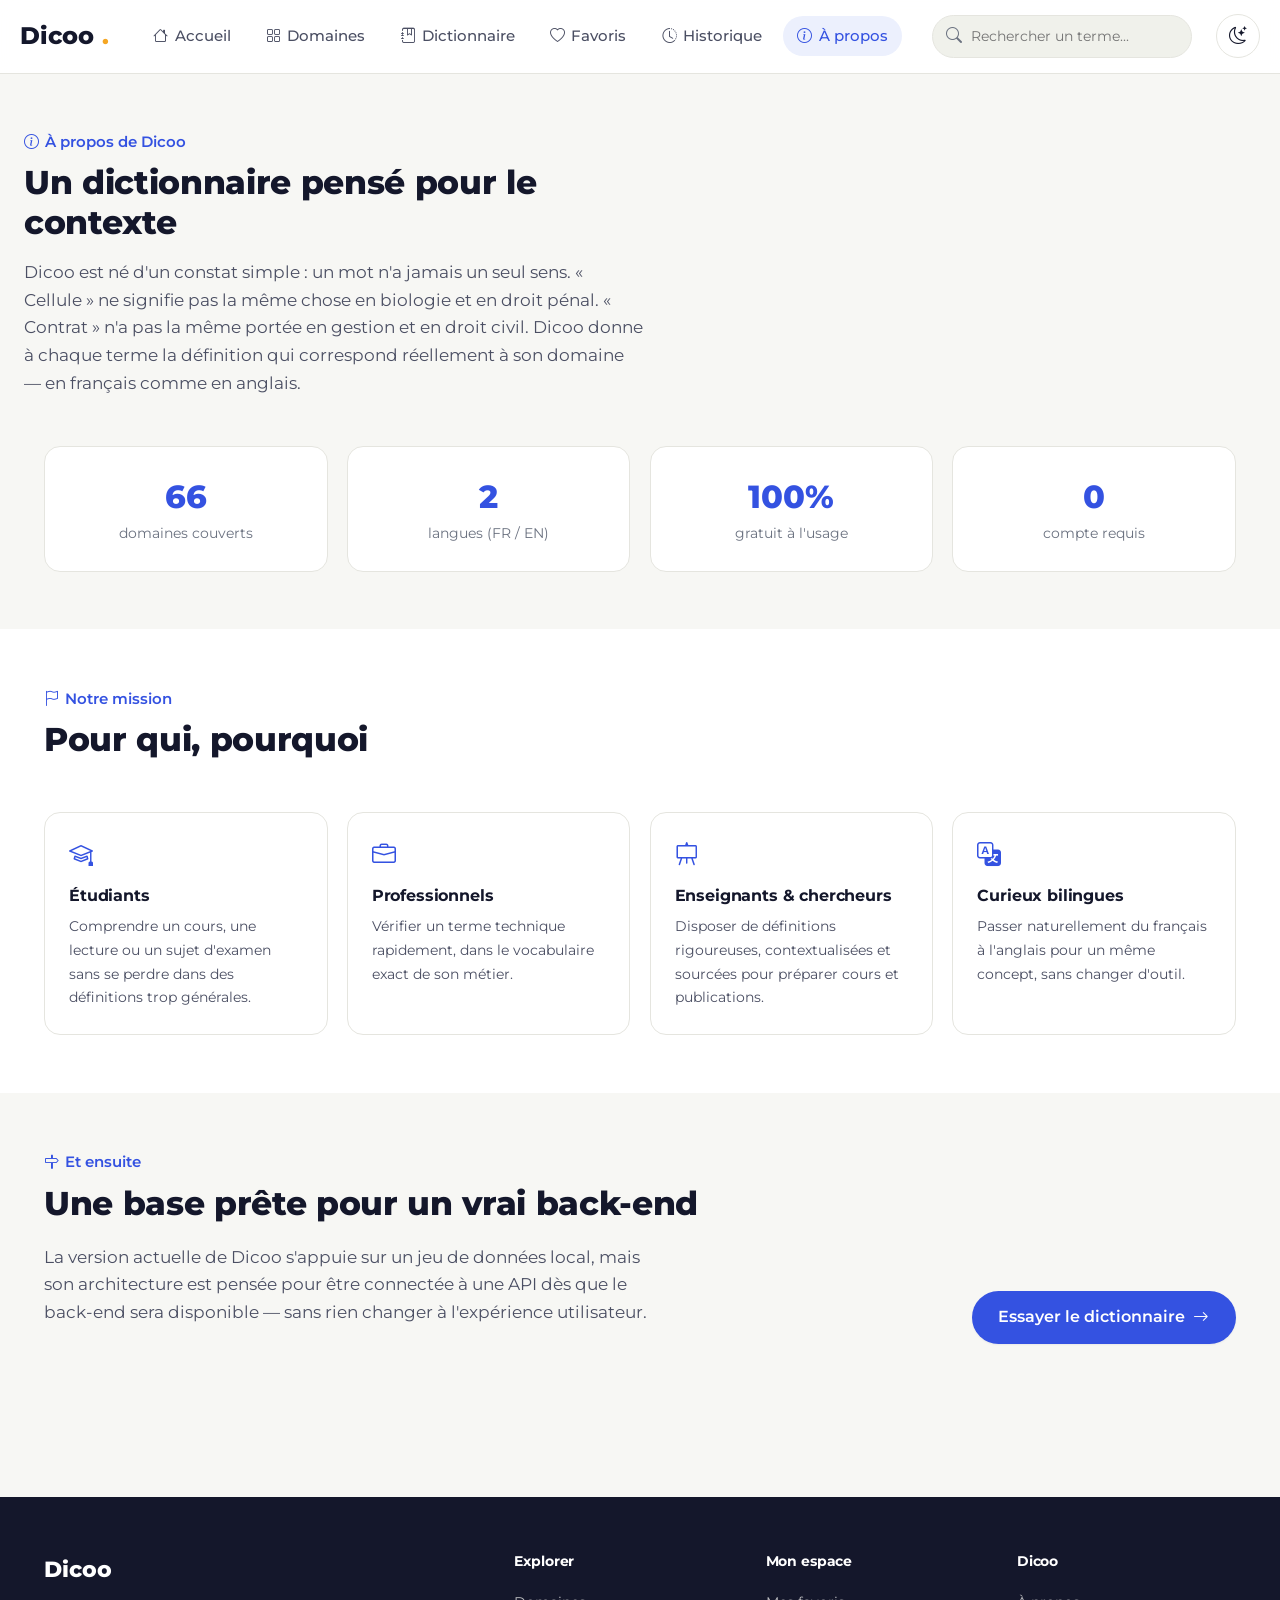
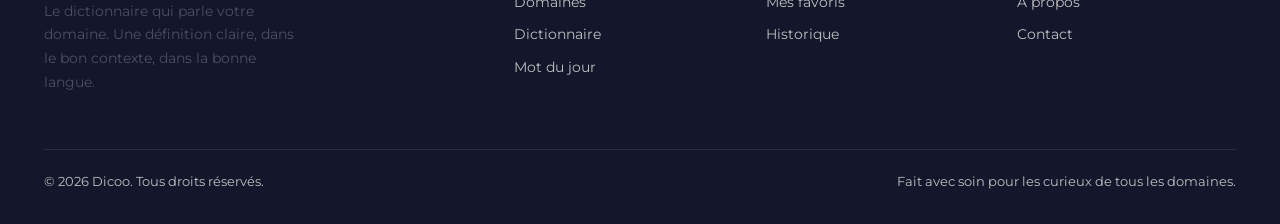
==== a-propos.html @ abe96f1b "Début" ====
<!DOCTYPE html>
<html lang="fr">
<head>
<meta charset="UTF-8">
<meta name="viewport" content="width=device-width, initial-scale=1.0">
<title>À propos — Dicoo</title>
<meta name="description" content="Découvrez la mission de Dicoo, le dictionnaire multidomaine et bilingue pensé pour donner du contexte à chaque mot.">
<link rel="icon" href="data:image/svg+xml,<svg xmlns=%22http://www.w3.org/2000/svg%22 viewBox=%220 0 100 100%22><text y=%22.9em%22 font-size=%2290%22>📘</text></svg>">

<link rel="preconnect" href="https://fonts.googleapis.com">
<link rel="preconnect" href="https://fonts.gstatic.com" crossorigin>
<link href="https://fonts.googleapis.com/css2?family=Montserrat:wght@400;500;600;700;800&display=swap" rel="stylesheet">

<link href="https://cdn.jsdelivr.net/npm/bootstrap@5.3.3/dist/css/bootstrap.min.css" rel="stylesheet">
<link href="https://cdn.jsdelivr.net/npm/bootstrap-icons@1.11.3/font/bootstrap-icons.min.css" rel="stylesheet">

<link rel="stylesheet" href="css/style.css">
<link rel="stylesheet" href="css/responsive.css">
<link rel="stylesheet" href="css/animations.css">
</head>
<body data-page="a-propos">
<header class="site-header">
  <div class="container-dicoo site-header__bar">
    <a href="index.html" class="brand"><span>Dicoo</span><span class="brand__dot">.</span></a>

    <nav class="main-nav" aria-label="Navigation principale">
      <a href="index.html" class="" data-nav-link><i class="bi bi-house"></i> Accueil</a>
<a href="domaines.html" class="" data-nav-link><i class="bi bi-grid"></i> Domaines</a>
<a href="dictionnaire.html" class="" data-nav-link><i class="bi bi-journal-bookmark"></i> Dictionnaire</a>
<a href="favoris.html" class="" data-nav-link><i class="bi bi-heart"></i> Favoris <span class="nav-badge d-none" data-favorites-badge>0</span></a>
<a href="historique.html" class="" data-nav-link><i class="bi bi-clock-history"></i> Historique <span class="nav-badge d-none" data-history-badge>0</span></a>
<a href="a-propos.html" class="is-active" data-nav-link aria-current="page"><i class="bi bi-info-circle"></i> À propos</a>

    </nav>

    <div class="header-search">
      <i class="bi bi-search header-search__icon" aria-hidden="true"></i>
      <input type="search" placeholder="Rechercher un terme..." aria-label="Rechercher un terme" data-header-search-input autocomplete="off">
      <div class="suggestions-panel" data-header-search-results role="listbox"></div>
    </div>

    <div class="header-actions">
      <button type="button" class="icon-btn" data-theme-toggle aria-label="Activer le mode sombre">
        <i class="bi bi-moon-stars" aria-hidden="true"></i>
      </button>
      <button type="button" class="menu-toggle" data-menu-toggle aria-label="Ouvrir le menu" aria-expanded="false" aria-controls="mobileMenu">
        <i class="bi bi-list" aria-hidden="true"></i>
      </button>
    </div>
  </div>
</header>

<div class="mobile-menu" id="mobileMenu" data-mobile-menu>
  <div class="mobile-menu__top">
    <a href="index.html" class="brand"><span>Dicoo</span><span class="brand__dot">.</span></a>
    <button type="button" class="icon-btn" data-menu-toggle aria-label="Fermer le menu"><i class="bi bi-x-lg"></i></button>
  </div>
  <nav aria-label="Navigation mobile">
    <a href="index.html" class="" data-nav-link><i class="bi bi-house"></i> Accueil</a>
<a href="domaines.html" class="" data-nav-link><i class="bi bi-grid"></i> Domaines</a>
<a href="dictionnaire.html" class="" data-nav-link><i class="bi bi-journal-bookmark"></i> Dictionnaire</a>
<a href="favoris.html" class="" data-nav-link><i class="bi bi-heart"></i> Favoris <span class="nav-badge d-none" data-favorites-badge>0</span></a>
<a href="historique.html" class="" data-nav-link><i class="bi bi-clock-history"></i> Historique <span class="nav-badge d-none" data-history-badge>0</span></a>
<a href="a-propos.html" class="is-active" data-nav-link aria-current="page"><i class="bi bi-info-circle"></i> À propos</a>

  </nav>
</div>

<main>
  <section class="about-hero page-header">
    <div class="container-dicoo">
      <span class="section-eyebrow"><i class="bi bi-info-circle"></i> À propos de Dicoo</span>
      <h1 class="section-title mb-3">Un dictionnaire pensé pour le contexte</h1>
      <p class="section-lede">Dicoo est né d'un constat simple : un mot n'a jamais un seul sens. « Cellule » ne signifie pas la même chose en biologie et en droit pénal. « Contrat » n'a pas la même portée en gestion et en droit civil. Dicoo donne à chaque terme la définition qui correspond réellement à son domaine — en français comme en anglais.</p>
    </div>
  </section>

  <section class="section pt-0">
    <div class="container-dicoo">
      <div class="stat-row">
        <div class="stat-item" data-reveal><strong>66</strong><span>domaines couverts</span></div>
        <div class="stat-item" data-reveal><strong>2</strong><span>langues (FR / EN)</span></div>
        <div class="stat-item" data-reveal><strong>100%</strong><span>gratuit à l'usage</span></div>
        <div class="stat-item" data-reveal><strong>0</strong><span>compte requis</span></div>
      </div>
    </div>
  </section>

  <section class="section section--alt">
    <div class="container-dicoo">
      <div class="section-head">
        <div>
          <span class="section-eyebrow"><i class="bi bi-flag"></i> Notre mission</span>
          <h2 class="section-title">Pour qui, pourquoi</h2>
        </div>
      </div>
      <div class="value-grid">
        <div class="value-card" data-reveal>
          <i class="bi bi-mortarboard" aria-hidden="true"></i>
          <h3>Étudiants</h3>
          <p>Comprendre un cours, une lecture ou un sujet d'examen sans se perdre dans des définitions trop générales.</p>
        </div>
        <div class="value-card" data-reveal>
          <i class="bi bi-briefcase" aria-hidden="true"></i>
          <h3>Professionnels</h3>
          <p>Vérifier un terme technique rapidement, dans le vocabulaire exact de son métier.</p>
        </div>
        <div class="value-card" data-reveal>
          <i class="bi bi-easel" aria-hidden="true"></i>
          <h3>Enseignants &amp; chercheurs</h3>
          <p>Disposer de définitions rigoureuses, contextualisées et sourcées pour préparer cours et publications.</p>
        </div>
        <div class="value-card" data-reveal>
          <i class="bi bi-translate" aria-hidden="true"></i>
          <h3>Curieux bilingues</h3>
          <p>Passer naturellement du français à l'anglais pour un même concept, sans changer d'outil.</p>
        </div>
      </div>
    </div>
  </section>

  <section class="section">
    <div class="container-dicoo">
      <div class="section-head">
        <div>
          <span class="section-eyebrow"><i class="bi bi-signpost"></i> Et ensuite</span>
          <h2 class="section-title">Une base prête pour un vrai back-end</h2>
          <p class="section-lede">La version actuelle de Dicoo s'appuie sur un jeu de données local, mais son architecture est pensée pour être connectée à une API dès que le back-end sera disponible — sans rien changer à l'expérience utilisateur.</p>
        </div>
        <a href="dictionnaire.html" class="btn-dicoo">Essayer le dictionnaire <i class="bi bi-arrow-right"></i></a>
      </div>
    </div>
  </section>
</main>
<footer class="site-footer">
  <div class="container-dicoo">
    <div class="footer-grid">
      <div>
        <div class="footer-brand">Dicoo</div>
        <p class="footer-tagline">Le dictionnaire qui parle votre domaine. Une définition claire, dans le bon contexte, dans la bonne langue.</p>
      </div>
      <div class="footer-col">
        <h4>Explorer</h4>
        <a href="domaines.html">Domaines</a>
        <a href="dictionnaire.html">Dictionnaire</a>
        <a href="index.html">Mot du jour</a>
      </div>
      <div class="footer-col">
        <h4>Mon espace</h4>
        <a href="favoris.html">Mes favoris</a>
        <a href="historique.html">Historique</a>
      </div>
      <div class="footer-col">
        <h4>Dicoo</h4>
        <a href="a-propos.html">À propos</a>
        <a href="#">Contact</a>
      </div>
    </div>
    <div class="footer-bottom">
      <span>&copy; 2026 Dicoo. Tous droits réservés.</span>
      <span>Fait avec soin pour les curieux de tous les domaines.</span>
    </div>
  </div>
</footer>
<script src="js/data.js"></script>
<script src="js/search.js"></script>
<script src="js/favorites.js"></script>
<script src="js/history.js"></script>
<script src="js/ui.js"></script>
<script src="js/dictionary.js"></script>
<script src="js/app.js"></script>

</body>
</html>
---- css/style.css ----
/* ============================================================
   Dicoo — style.css
   Feuille de style principale : design tokens, typographie,
   composants d'interface. La mise en page responsive détaillée
   vit dans responsive.css ; les animations dans animations.css.
   ============================================================ */

/* --------------------------- Design tokens --------------------------- */
:root {
  --font-main: "Montserrat", -apple-system, BlinkMacSystemFont, sans-serif;

  /* Palette — mode clair */
  --ink: #14172b;
  --ink-soft: #4b4f63;
  --paper: #f7f7f4;
  --surface: #ffffff;
  --surface-2: #f0f1eb;
  --cobalt: #3452e1;
  --cobalt-dark: #263ec2;
  --cobalt-tint: #ecf0fd;
  --amber: #f5a623;
  --amber-tint: #fff3dd;
  --slate: #6b7280;
  --border: #e5e5df;
  --danger: #e0455f;

  --radius-sm: 10px;
  --radius-md: 16px;
  --radius-lg: 24px;
  --radius-pill: 999px;

  --shadow-sm: 0 1px 2px rgba(20, 23, 43, 0.06);
  --shadow-md: 0 8px 24px rgba(20, 23, 43, 0.08);
  --shadow-lg: 0 20px 48px rgba(20, 23, 43, 0.14);

  --container-max: 1240px;
  color-scheme: light;
}

[data-theme="dark"] {
  --ink: #eef0f7;
  --ink-soft: #b7bad0;
  --paper: #0e1020;
  --surface: #161a2e;
  --surface-2: #1d2238;
  --cobalt: #7c93ff;
  --cobalt-dark: #94a7ff;
  --cobalt-tint: #202748;
  --amber: #ffc357;
  --amber-tint: #3a2f16;
  --slate: #9ea2ba;
  --border: #2a2f4a;

  --shadow-sm: 0 1px 2px rgba(0, 0, 0, 0.3);
  --shadow-md: 0 8px 24px rgba(0, 0, 0, 0.35);
  --shadow-lg: 0 24px 56px rgba(0, 0, 0, 0.5);
  color-scheme: dark;
}

/* ------------------------------- Reset -------------------------------- */
*,
*::before,
*::after { box-sizing: border-box; }

html { scroll-behavior: smooth; }

body {
  margin: 0;
  font-family: var(--font-main);
  background: var(--paper);
  color: var(--ink);
  font-weight: 400;
  -webkit-font-smoothing: antialiased;
  transition: background-color 0.35s ease, color 0.35s ease;
  overflow-x: hidden;
}

body.no-scroll { overflow: hidden; }

img { max-width: 100%; display: block; }

a { color: inherit; text-decoration: none; }

button { font-family: inherit; }

ul { list-style: none; margin: 0; padding: 0; }

:focus-visible {
  outline: 3px solid var(--cobalt);
  outline-offset: 2px;
  border-radius: 4px;
}

.container-dicoo {
  width: 100%;
  max-width: var(--container-max);
  margin: 0 auto;
  padding: 0 1.5rem;
}

.d-none { display: none !important; }

/* ------------------------------ Typographie ---------------------------- */
h1, h2, h3, h4 {
  font-family: var(--font-main);
  font-weight: 700;
  line-height: 1.2;
  margin: 0 0 0.6em;
  letter-spacing: -0.01em;
}

p { line-height: 1.65; color: var(--ink-soft); margin: 0 0 1em; }

.section-eyebrow {
  display: inline-flex;
  align-items: center;
  gap: 0.4rem;
  font-weight: 600;
  color: var(--cobalt);
  font-size: 0.95rem;
  margin-bottom: 0.6rem;
}

.section-title { font-size: clamp(1.6rem, 2.6vw, 2.3rem); font-weight: 800; }
.section-lede { max-width: 620px; font-size: 1.05rem; }

.section-head {
  display: flex;
  align-items: flex-end;
  justify-content: space-between;
  gap: 1.5rem;
  margin-bottom: 2rem;
  flex-wrap: wrap;
}

/* -------------------------------- Boutons ------------------------------ */
.btn-dicoo,
.btn-dicoo-outline,
.btn-dicoo-light {
  display: inline-flex;
  align-items: center;
  justify-content: center;
  gap: 0.5rem;
  font-weight: 600;
  font-size: 0.98rem;
  padding: 0.85rem 1.6rem;
  border-radius: var(--radius-pill);
  border: 1.5px solid transparent;
  cursor: pointer;
  transition: transform 0.18s ease, box-shadow 0.18s ease, background-color 0.18s ease, color 0.18s ease, border-color 0.18s ease;
  min-height: 48px;
}

.btn-dicoo {
  background: var(--cobalt);
  color: #fff;
  box-shadow: var(--shadow-sm);
}
.btn-dicoo:hover { background: var(--cobalt-dark); transform: translateY(-2px); box-shadow: var(--shadow-md); color: #fff; }

.btn-dicoo-outline {
  background: transparent;
  border-color: var(--border);
  color: var(--ink);
}
.btn-dicoo-outline:hover { border-color: var(--cobalt); color: var(--cobalt); transform: translateY(-2px); }

.btn-dicoo-light {
  background: rgba(255, 255, 255, 0.16);
  color: #fff;
  border-color: rgba(255, 255, 255, 0.4);
  backdrop-filter: blur(6px);
}
.btn-dicoo-light:hover { background: rgba(255, 255, 255, 0.28); transform: translateY(-2px); color: #fff; }

/* -------------------------------- Header -------------------------------- */
.site-header {
  position: sticky;
  top: 0;
  z-index: 1000;
  background: color-mix(in srgb, var(--surface) 92%, transparent);
  backdrop-filter: blur(10px);
  border-bottom: 1px solid var(--border);
}

.site-header__bar {
  display: flex;
  align-items: center;
  justify-content: space-between;
  padding: 0.9rem 0;
  gap: 1.5rem;
}

.brand {
  display: inline-flex;
  align-items: center;
  gap: 0.5rem;
  font-weight: 800;
  font-size: 1.5rem;
  color: var(--ink);
  flex-shrink: 0;
}
.brand__dot { color: var(--amber); }

.main-nav {
  display: flex;
  align-items: center;
  gap: 0.4rem;
  flex: 1;
  justify-content: center;
}

.main-nav a {
  position: relative;
  padding: 0.55rem 0.9rem;
  border-radius: var(--radius-pill);
  font-weight: 500;
  font-size: 0.94rem;
  color: var(--ink-soft);
  display: inline-flex;
  align-items: center;
  gap: 0.4rem;
  transition: background-color 0.18s ease, color 0.18s ease;
}
.main-nav a:hover { background: var(--surface-2); color: var(--ink); }
.main-nav a.is-active { background: var(--cobalt-tint); color: var(--cobalt); }

.nav-badge {
  background: var(--amber);
  color: #21160a;
  font-size: 0.72rem;
  font-weight: 700;
  padding: 0.05rem 0.4rem;
  border-radius: var(--radius-pill);
  line-height: 1.4;
}

.header-actions { display: flex; align-items: center; gap: 0.5rem; flex-shrink: 0; }

.icon-btn {
  width: 44px;
  height: 44px;
  border-radius: 50%;
  border: 1px solid var(--border);
  background: var(--surface);
  color: var(--ink);
  display: inline-flex;
  align-items: center;
  justify-content: center;
  font-size: 1.1rem;
  cursor: pointer;
  transition: transform 0.18s ease, border-color 0.18s ease, background-color 0.18s ease;
}
.icon-btn:hover { border-color: var(--cobalt); color: var(--cobalt); transform: translateY(-1px); }

.menu-toggle { display: none; }

/* Header search (compact, in the bar itself on inner pages) */
.header-search { position: relative; width: 260px; flex-shrink: 0; }
.header-search input {
  width: 100%;
  padding: 0.6rem 1rem 0.6rem 2.4rem;
  border-radius: var(--radius-pill);
  border: 1.5px solid var(--border);
  background: var(--surface-2);
  color: var(--ink);
  font-family: var(--font-main);
  font-size: 0.9rem;
  transition: border-color 0.18s ease, background-color 0.18s ease;
}
.header-search input:focus { border-color: var(--cobalt); background: var(--surface); outline: none; }
.header-search__icon {
  position: absolute;
  left: 0.9rem;
  top: 50%;
  transform: translateY(-50%);
  color: var(--slate);
  pointer-events: none;
}

/* Mobile menu panel */
.mobile-menu {
  display: none;
  position: fixed;
  inset: 0;
  z-index: 1100;
  background: var(--surface);
  padding: 1.5rem;
  transform: translateX(100%);
  transition: transform 0.32s ease;
  overflow-y: auto;
}
.mobile-menu.is-open { transform: translateX(0); }
.mobile-menu__top { display: flex; justify-content: space-between; align-items: center; margin-bottom: 2rem; }
.mobile-menu a {
  display: flex;
  align-items: center;
  gap: 0.75rem;
  padding: 1rem 0.4rem;
  font-size: 1.15rem;
  font-weight: 600;
  border-bottom: 1px solid var(--border);
}
.mobile-menu a.is-active { color: var(--cobalt); }

/* -------------------------------- Hero --------------------------------- */
.hero {
  padding: 4.5rem 0 5rem;
  position: relative;
  overflow: hidden;
}
.hero::before {
  content: "";
  position: absolute;
  top: -140px;
  right: -160px;
  width: 480px;
  height: 480px;
  background: radial-gradient(circle, var(--cobalt-tint) 0%, transparent 70%);
  z-index: 0;
}
.hero__inner { position: relative; z-index: 1; max-width: 760px; }

.hero__title {
  font-size: clamp(2.1rem, 5vw, 3.4rem);
  font-weight: 800;
  margin-bottom: 0.7rem;
}
.hero__title .accent { color: var(--cobalt); }

.hero__subtitle {
  font-size: 1.12rem;
  max-width: 560px;
  margin-bottom: 2.2rem;
}

.hero-search {
  position: relative;
  background: var(--surface);
  border: 1.5px solid var(--border);
  border-radius: var(--radius-lg);
  box-shadow: var(--shadow-md);
  padding: 0.4rem;
  display: flex;
  align-items: center;
  gap: 0.5rem;
  max-width: 640px;
}
.hero-search__icon { color: var(--slate); font-size: 1.2rem; padding-left: 0.9rem; }
.hero-search input {
  flex: 1;
  border: none;
  background: transparent;
  font-family: var(--font-main);
  font-size: 1.02rem;
  padding: 0.9rem 0.2rem;
  color: var(--ink);
}
.hero-search input:focus { outline: none; }
.hero-search button {
  border-radius: var(--radius-md);
}

.hero-langs {
  display: inline-flex;
  align-items: center;
  gap: 0.5rem;
  margin-top: 1rem;
  font-weight: 600;
  color: var(--ink-soft);
  font-size: 0.95rem;
}

.hero-suggestions {
  margin-top: 1.6rem;
  display: flex;
  flex-wrap: wrap;
  gap: 0.6rem;
  align-items: center;
}
.hero-suggestions__label { color: var(--slate); font-size: 0.9rem; margin-right: 0.3rem; }
.chip {
  border: 1px solid var(--border);
  background: var(--surface);
  padding: 0.45rem 1rem;
  border-radius: var(--radius-pill);
  font-size: 0.88rem;
  font-weight: 500;
  cursor: pointer;
  transition: border-color 0.18s ease, color 0.18s ease, transform 0.18s ease;
}
.chip:hover { border-color: var(--cobalt); color: var(--cobalt); transform: translateY(-1px); }

/* Suggestions dropdown (shared: hero + header) */
.suggestions-panel {
  position: absolute;
  left: 0;
  right: 0;
  top: calc(100% + 0.6rem);
  background: var(--surface);
  border: 1px solid var(--border);
  border-radius: var(--radius-md);
  box-shadow: var(--shadow-lg);
  padding: 0.5rem;
  max-height: 380px;
  overflow-y: auto;
  z-index: 60;
  opacity: 0;
  visibility: hidden;
  transform: translateY(-6px);
  transition: opacity 0.18s ease, transform 0.18s ease, visibility 0.18s ease;
}
.suggestions-panel.is-open { opacity: 1; visibility: visible; transform: translateY(0); }

.suggestions-label {
  font-size: 0.78rem;
  font-weight: 700;
  color: var(--slate);
  padding: 0.6rem 0.7rem 0.3rem;
  margin: 0;
}
.suggestions-empty { padding: 1rem 0.7rem; color: var(--slate); font-size: 0.9rem; margin: 0; }

.suggestion-item {
  width: 100%;
  display: flex;
  align-items: center;
  gap: 0.7rem;
  padding: 0.7rem;
  border: none;
  background: transparent;
  border-radius: var(--radius-sm);
  cursor: pointer;
  text-align: left;
  transition: background-color 0.15s ease;
}
.suggestion-item:hover, .suggestion-item:focus-visible { background: var(--surface-2); }
.suggestion-item__icon { color: var(--slate); font-size: 0.95rem; width: 20px; text-align: center; }
.suggestion-item__text { flex: 1; display: flex; flex-direction: column; }
.suggestion-item__term { font-weight: 600; font-size: 0.95rem; }
.suggestion-item__domain { font-size: 0.78rem; color: var(--slate); }
.suggestion-item__arrow { color: var(--border); }

/* --------------------------- Mot du jour -------------------------------- */
.word-of-day {
  background: linear-gradient(135deg, var(--cobalt) 0%, #6e3ce0 100%);
  border-radius: var(--radius-lg);
  padding: 2.2rem;
  color: #fff;
  box-shadow: var(--shadow-lg);
}
.wod-eyebrow {
  display: inline-block;
  font-size: 0.82rem;
  font-weight: 700;
  background: rgba(255, 255, 255, 0.18);
  padding: 0.3rem 0.8rem;
  border-radius: var(--radius-pill);
  margin-bottom: 0.9rem;
}
.wod-term { font-size: 2rem; font-weight: 800; margin-bottom: 0.2rem; }
.wod-domain { display: block; opacity: 0.85; font-size: 0.9rem; margin-bottom: 0.9rem; }
.wod-def { color: rgba(255, 255, 255, 0.92); margin-bottom: 1.4rem; }

/* -------------------------------- Sections ------------------------------ */
.section { padding: 3.6rem 0; }
.section--alt { background: var(--surface); }

/* ------------------------------ Domain cards ---------------------------- */
.domains-grid {
  display: grid;
  grid-template-columns: repeat(auto-fill, minmax(250px, 1fr));
  gap: 1.2rem;
}

.domain-card {
  background: var(--surface);
  border: 1px solid var(--border);
  border-radius: var(--radius-md);
  padding: 1.6rem;
  display: flex;
  flex-direction: column;
  gap: 0.7rem;
  transition: transform 0.22s ease, box-shadow 0.22s ease, border-color 0.22s ease;
}
.domain-card:hover {
  transform: translateY(-4px);
  box-shadow: var(--shadow-md);
  border-color: var(--cobalt);
}
.domain-card__icon {
  width: 52px;
  height: 52px;
  border-radius: var(--radius-sm);
  background: var(--cobalt-tint);
  color: var(--cobalt);
  display: flex;
  align-items: center;
  justify-content: center;
  font-size: 1.4rem;
  transition: transform 0.25s ease;
}
.domain-card:hover .domain-card__icon { transform: scale(1.08) rotate(-4deg); }
.domain-card__title { font-size: 1.08rem; margin: 0; color: var(--ink); }
.domain-card__desc { font-size: 0.9rem; margin: 0; flex: 1; }
.domain-card__footer {
  display: flex;
  align-items: center;
  justify-content: space-between;
  padding-top: 0.7rem;
  border-top: 1px solid var(--border);
  font-size: 0.85rem;
}
.domain-card__count { color: var(--slate); font-weight: 500; }
.domain-card__cta { color: var(--cobalt); font-weight: 600; display: inline-flex; align-items: center; gap: 0.3rem; transition: gap 0.18s ease; }
.domain-card:hover .domain-card__cta { gap: 0.55rem; }

/* Category pills nav (domaines.html) */
.category-nav { display: flex; flex-wrap: wrap; gap: 0.6rem; margin-bottom: 2rem; }
.category-pill {
  border: 1px solid var(--border);
  background: var(--surface);
  color: var(--ink-soft);
  padding: 0.55rem 1.1rem;
  border-radius: var(--radius-pill);
  font-size: 0.88rem;
  font-weight: 600;
  cursor: pointer;
  transition: all 0.18s ease;
}
.category-pill:hover { border-color: var(--cobalt); color: var(--cobalt); }
.category-pill.is-active { background: var(--cobalt); border-color: var(--cobalt); color: #fff; }

.domain-search-bar {
  position: relative;
  max-width: 420px;
  margin-bottom: 1.8rem;
}
.domain-search-bar input {
  width: 100%;
  padding: 0.75rem 1rem 0.75rem 2.6rem;
  border-radius: var(--radius-pill);
  border: 1.5px solid var(--border);
  background: var(--surface);
  color: var(--ink);
  font-family: var(--font-main);
}
.domain-search-bar input:focus { outline: none; border-color: var(--cobalt); }
.domain-search-bar i {
  position: absolute;
  left: 1rem;
  top: 50%;
  transform: translateY(-50%);
  color: var(--slate);
}

.results-count { color: var(--slate); font-size: 0.9rem; font-weight: 600; }

/* -------------------------------- Term cards ----------------------------- */
.terms-grid {
  display: grid;
  grid-template-columns: repeat(auto-fill, minmax(270px, 1fr));
  gap: 1.1rem;
}

.term-card {
  background: var(--surface);
  border: 1px solid var(--border);
  border-radius: var(--radius-md);
  padding: 1.4rem;
  display: flex;
  flex-direction: column;
  gap: 0.8rem;
  transition: transform 0.2s ease, box-shadow 0.2s ease, border-color 0.2s ease;
}
.term-card:hover { transform: translateY(-3px); box-shadow: var(--shadow-md); border-color: var(--cobalt); }
.term-card__top { display: flex; align-items: center; justify-content: space-between; }
.term-card__domain {
  font-size: 0.76rem;
  font-weight: 700;
  color: var(--cobalt);
  background: var(--cobalt-tint);
  padding: 0.25rem 0.6rem;
  border-radius: var(--radius-pill);
}
.term-card__title { font-size: 1.15rem; margin: 0 0 0.35rem; color: var(--ink); }
.term-card__def { font-size: 0.9rem; margin: 0; }
.term-card__footer { display: flex; align-items: center; justify-content: space-between; padding-top: 0.6rem; border-top: 1px solid var(--border); }
.term-card__translation { font-size: 0.82rem; color: var(--slate); display: inline-flex; align-items: center; gap: 0.3rem; }

.badge-type {
  font-size: 0.74rem;
  font-weight: 700;
  color: var(--ink-soft);
  background: var(--surface-2);
  padding: 0.25rem 0.6rem;
  border-radius: var(--radius-pill);
}
.badge-domain {
  font-size: 0.78rem;
  font-weight: 700;
  color: var(--cobalt);
  background: var(--cobalt-tint);
  padding: 0.3rem 0.7rem;
  border-radius: var(--radius-pill);
  margin-right: 0.5rem;
  display: inline-block;
}

.fav-btn {
  width: 38px;
  height: 38px;
  border-radius: 50%;
  border: 1px solid var(--border);
  background: var(--surface);
  color: var(--ink-soft);
  display: inline-flex;
  align-items: center;
  justify-content: center;
  cursor: pointer;
  transition: color 0.18s ease, border-color 0.18s ease, transform 0.18s ease;
  flex-shrink: 0;
}
.fav-btn:hover { border-color: var(--danger); color: var(--danger); }
.fav-btn.is-active { color: var(--danger); border-color: var(--danger); }
.fav-btn.pop { animation: favPop 0.32s ease; }

.fav-btn--lg {
  width: auto;
  height: auto;
  border-radius: var(--radius-pill);
  padding: 0.75rem 1.3rem;
  gap: 0.5rem;
  font-weight: 600;
  font-size: 0.92rem;
}

/* -------------------------------- Filtres -------------------------------- */
.filters-bar {
  display: flex;
  flex-wrap: wrap;
  gap: 0.8rem;
  align-items: center;
  background: var(--surface);
  border: 1px solid var(--border);
  border-radius: var(--radius-md);
  padding: 1.1rem;
  margin-bottom: 1.8rem;
}
.filters-bar select {
  border: 1.5px solid var(--border);
  background: var(--surface-2);
  color: var(--ink);
  border-radius: var(--radius-sm);
  padding: 0.6rem 0.9rem;
  font-family: var(--font-main);
  font-size: 0.88rem;
  font-weight: 500;
  min-width: 140px;
}
.filters-bar select:focus { outline: none; border-color: var(--cobalt); }
.filters-reset {
  background: none;
  border: none;
  color: var(--cobalt);
  font-weight: 600;
  font-size: 0.88rem;
  cursor: pointer;
  padding: 0.5rem;
  display: inline-flex;
  align-items: center;
  gap: 0.3rem;
}

.dictionary-search-bar {
  position: relative;
  margin-bottom: 1.4rem;
}
.dictionary-search-bar input {
  width: 100%;
  padding: 0.95rem 1.2rem 0.95rem 3rem;
  border-radius: var(--radius-md);
  border: 1.5px solid var(--border);
  background: var(--surface);
  font-family: var(--font-main);
  font-size: 1rem;
  color: var(--ink);
}
.dictionary-search-bar input:focus { outline: none; border-color: var(--cobalt); }
.dictionary-search-bar i {
  position: absolute;
  left: 1.1rem;
  top: 50%;
  transform: translateY(-50%);
  color: var(--slate);
}

/* -------------------------------- Page terme ----------------------------- */
.breadcrumb-dicoo {
  font-size: 0.85rem;
  color: var(--slate);
  display: flex;
  align-items: center;
  gap: 0.4rem;
  margin-bottom: 1.4rem;
  flex-wrap: wrap;
}
.breadcrumb-dicoo a { color: var(--slate); }
.breadcrumb-dicoo a:hover { color: var(--cobalt); }
.breadcrumb-dicoo span { color: var(--ink); font-weight: 600; }

.term-header__top {
  display: flex;
  align-items: flex-start;
  justify-content: space-between;
  gap: 1.5rem;
  flex-wrap: wrap;
  padding-bottom: 1.8rem;
  border-bottom: 1px solid var(--border);
  margin-bottom: 2rem;
}
.term-title {
  font-size: clamp(1.8rem, 4vw, 2.6rem);
  margin: 0.5rem 0 0;
  display: flex;
  align-items: center;
  gap: 0.7rem;
}
.speak-btn {
  width: 42px;
  height: 42px;
  border-radius: 50%;
  border: 1px solid var(--border);
  background: var(--surface);
  color: var(--cobalt);
  cursor: pointer;
  display: inline-flex;
  align-items: center;
  justify-content: center;
  font-size: 1.05rem;
  transition: background-color 0.18s ease, transform 0.18s ease;
}
.speak-btn:hover { background: var(--cobalt-tint); transform: scale(1.06); }
.speak-btn:active { transform: scale(0.95); }

.term-body { display: grid; grid-template-columns: 1fr 300px; gap: 2.5rem; align-items: start; }

.term-section {
  background: var(--surface);
  border: 1px solid var(--border);
  border-radius: var(--radius-md);
  padding: 1.6rem 1.8rem;
  margin-bottom: 1.3rem;
}
.term-section h2 { font-size: 1.15rem; display: flex; align-items: center; gap: 0.5rem; }
.term-section--simple { background: var(--amber-tint); border-color: transparent; }
.term-section__head { display: flex; align-items: center; justify-content: space-between; margin-bottom: 0.4rem; }

.btn-translate {
  background: var(--cobalt-tint);
  color: var(--cobalt);
  border: none;
  border-radius: var(--radius-pill);
  padding: 0.55rem 1.1rem;
  font-weight: 600;
  font-size: 0.85rem;
  cursor: pointer;
  display: inline-flex;
  align-items: center;
  gap: 0.4rem;
  transition: background-color 0.18s ease;
}
.btn-translate:hover { background: var(--cobalt); color: #fff; }

.translation-row {
  display: flex;
  align-items: center;
  gap: 1.4rem;
  flex-wrap: wrap;
}
.translation-col { display: flex; flex-direction: column; gap: 0.3rem; }
.translation-col__label { font-size: 0.82rem; color: var(--slate); font-weight: 600; }
.translation-col__term { font-size: 1.3rem; font-weight: 700; }
.translation-arrow { color: var(--cobalt); font-size: 1.2rem; }

.example-list { display: flex; flex-direction: column; gap: 0.7rem; }
.example-list li {
  position: relative;
  padding-left: 1.4rem;
  color: var(--ink-soft);
  line-height: 1.6;
}
.example-list li::before {
  content: "\201C";
  position: absolute;
  left: 0;
  color: var(--cobalt);
  font-weight: 800;
  font-size: 1.1rem;
}

.aside-card {
  background: var(--surface);
  border: 1px solid var(--border);
  border-radius: var(--radius-md);
  padding: 1.4rem;
  margin-bottom: 1.2rem;
}
.aside-card h3 { font-size: 0.92rem; margin-bottom: 0.8rem; }
.related-terms { display: flex; flex-wrap: wrap; gap: 0.5rem; }
.related-term-chip {
  border: 1px solid var(--border);
  padding: 0.4rem 0.85rem;
  border-radius: var(--radius-pill);
  font-size: 0.84rem;
  font-weight: 500;
  transition: border-color 0.18s ease, color 0.18s ease;
}
a.related-term-chip:hover { border-color: var(--cobalt); color: var(--cobalt); }
.related-term-chip--static { color: var(--slate); }
.aside-level { display: flex; align-items: center; gap: 0.5rem; font-weight: 600; font-size: 0.92rem; }

/* -------------------------------- Favoris / Historique -------------------- */
.page-header {
  padding: 3rem 0 2rem;
}
.page-header__icon {
  width: 56px;
  height: 56px;
  border-radius: var(--radius-md);
  background: var(--cobalt-tint);
  color: var(--cobalt);
  display: flex;
  align-items: center;
  justify-content: center;
  font-size: 1.5rem;
  margin-bottom: 1rem;
}

.history-group { margin-bottom: 2rem; }
.history-group__label { font-size: 1rem; color: var(--slate); margin-bottom: 0.9rem; }
.history-group__items { display: flex; flex-direction: column; gap: 0.6rem; }
.history-item {
  display: flex;
  align-items: center;
  gap: 0.9rem;
  background: var(--surface);
  border: 1px solid var(--border);
  border-radius: var(--radius-md);
  padding: 0.9rem 1.1rem;
  transition: border-color 0.18s ease, transform 0.18s ease;
}
.history-item:hover { border-color: var(--cobalt); transform: translateX(3px); }
.history-item__icon {
  width: 38px;
  height: 38px;
  border-radius: 50%;
  background: var(--surface-2);
  color: var(--slate);
  display: flex;
  align-items: center;
  justify-content: center;
  flex-shrink: 0;
}
.history-item__text { flex: 1; display: flex; flex-direction: column; }
.history-item__term { font-weight: 600; }
.history-item__domain { font-size: 0.82rem; color: var(--slate); }
.history-item__time { font-size: 0.8rem; color: var(--slate); flex-shrink: 0; }

/* -------------------------------- Empty state ----------------------------- */
.empty-state {
  grid-column: 1 / -1;
  text-align: center;
  padding: 3.5rem 1.5rem;
  color: var(--slate);
}
.empty-state__icon { font-size: 2.4rem; color: var(--border); margin-bottom: 1rem; }
.empty-state__title { color: var(--ink); font-size: 1.15rem; }
.empty-state__text { max-width: 380px; margin: 0 auto; }

/* -------------------------------- Toasts ----------------------------------- */
.toast-container-dicoo {
  position: fixed;
  bottom: 1.4rem;
  left: 50%;
  transform: translateX(-50%);
  z-index: 2000;
  display: flex;
  flex-direction: column;
  gap: 0.5rem;
  align-items: center;
  width: 100%;
  pointer-events: none;
}
.dicoo-toast {
  pointer-events: auto;
  background: var(--ink);
  color: var(--paper);
  padding: 0.8rem 1.3rem;
  border-radius: var(--radius-pill);
  display: inline-flex;
  align-items: center;
  gap: 0.5rem;
  font-size: 0.88rem;
  font-weight: 600;
  box-shadow: var(--shadow-lg);
  opacity: 0;
  transform: translateY(12px);
  transition: opacity 0.25s ease, transform 0.25s ease;
}
.dicoo-toast.is-visible { opacity: 1; transform: translateY(0); }
.dicoo-toast i { color: var(--amber); }

/* -------------------------------- Footer ------------------------------------ */
.site-footer {
  background: var(--ink);
  color: rgba(247, 247, 244, 0.75);
  padding: 3.5rem 0 2rem;
  margin-top: 4rem;
}
[data-theme="dark"] .site-footer { background: #090a14; }
.footer-grid {
  display: grid;
  grid-template-columns: 2fr 1fr 1fr 1fr;
  gap: 2rem;
  padding-bottom: 2.5rem;
  border-bottom: 1px solid rgba(255, 255, 255, 0.1);
}
.footer-brand { color: #fff; font-weight: 800; font-size: 1.4rem; margin-bottom: 0.8rem; }
.footer-tagline { font-size: 0.9rem; max-width: 260px; }
.footer-col h4 { color: #fff; font-size: 0.9rem; margin-bottom: 1rem; }
.footer-col a { display: block; font-size: 0.88rem; padding: 0.35rem 0; color: rgba(247, 247, 244, 0.75); transition: color 0.18s ease; }
.footer-col a:hover { color: var(--amber); }
.footer-bottom {
  padding-top: 1.4rem;
  display: flex;
  justify-content: space-between;
  align-items: center;
  font-size: 0.8rem;
  flex-wrap: wrap;
  gap: 0.6rem;
}

/* -------------------------------- Page à propos ------------------------------ */
.about-hero { padding: 3.5rem 0 2rem; max-width: 720px; }
.value-grid { display: grid; grid-template-columns: repeat(auto-fit, minmax(220px, 1fr)); gap: 1.2rem; }
.value-card {
  background: var(--surface);
  border: 1px solid var(--border);
  border-radius: var(--radius-md);
  padding: 1.5rem;
}
.value-card i { font-size: 1.5rem; color: var(--cobalt); margin-bottom: 0.8rem; display: block; }
.value-card h3 { font-size: 1.02rem; }
.value-card p { font-size: 0.9rem; margin: 0; }

.stat-row { display: grid; grid-template-columns: repeat(auto-fit, minmax(160px, 1fr)); gap: 1.2rem; }
.stat-item { text-align: center; padding: 1.6rem 1rem; background: var(--surface); border: 1px solid var(--border); border-radius: var(--radius-md); }
.stat-item strong { display: block; font-size: 2rem; font-weight: 800; color: var(--cobalt); }
.stat-item span { font-size: 0.85rem; color: var(--slate); }
---- css/responsive.css ----
/* ============================================================
   Dicoo — responsive.css
   Règles responsives. Approche mobile-first pour le contenu ;
   ce fichier ajuste la mise en page aux points de rupture.
   Aucun débordement horizontal ne doit apparaître, du 320px
   au grand écran.
   ============================================================ */

/* ---- Base mobile (< 576px) déjà couverte par les styles par défaut ---- */

.mobile-menu { display: block; }

/* Header : sur mobile on masque la nav centrale + recherche compacte,
   on affiche le bouton burger */
.main-nav { display: none; }
.header-search { display: none; }
.menu-toggle {
  display: inline-flex;
  width: 44px;
  height: 44px;
  border-radius: 50%;
  border: 1px solid var(--border);
  background: var(--surface);
  align-items: center;
  justify-content: center;
  font-size: 1.2rem;
  cursor: pointer;
}

.hero { padding: 2.8rem 0 3rem; text-align: left; }
.hero-search { flex-wrap: wrap; padding: 0.6rem; }
.hero-search input { min-width: 100%; order: 1; }
.hero-search__icon { order: 0; }
.hero-search > button { order: 2; width: 100%; margin-top: 0.3rem; }

.term-body { grid-template-columns: 1fr; }
.footer-grid { grid-template-columns: 1fr 1fr; }

.term-header__top { flex-direction: column; align-items: stretch; }
.fav-btn--lg { justify-content: center; }

/* --------------------------- ≥ 576px (petites tablettes) --------------------------- */
@media (min-width: 576px) {
  .footer-grid { grid-template-columns: 2fr 1fr 1fr; }
}

/* --------------------------- ≥ 768px (tablette) --------------------------- */
@media (min-width: 768px) {
  .hero { text-align: left; }
  .hero-search { flex-wrap: nowrap; padding: 0.4rem; }
  .hero-search input { min-width: 0; order: 0; }
  .hero-search > button { order: 0; width: auto; margin-top: 0; }

  .term-header__top { flex-direction: row; align-items: flex-start; }
  .fav-btn--lg { justify-content: flex-start; }
}

/* --------------------------- ≥ 992px (desktop) --------------------------- */
@media (min-width: 992px) {
  .menu-toggle { display: none; }
  .mobile-menu { display: none !important; }
  .main-nav { display: flex; }
  .header-search { display: block; }

  .term-body { grid-template-columns: 1fr 300px; }
  .footer-grid { grid-template-columns: 2fr 1fr 1fr 1fr; }
}

/* --------------------------- ≥ 1200px (grand écran) --------------------------- */
@media (min-width: 1200px) {
  .domains-grid { grid-template-columns: repeat(4, 1fr); }
  .terms-grid { grid-template-columns: repeat(3, 1fr); }
}

/* --------------------------- Très petits écrans (320–374px) ---------------------- */
@media (max-width: 374px) {
  .container-dicoo { padding: 0 1rem; }
  .hero__title { font-size: 1.85rem; }
  .btn-dicoo, .btn-dicoo-outline, .btn-dicoo-light { padding: 0.8rem 1.2rem; font-size: 0.92rem; }
  .term-title { font-size: 1.6rem; }
}

/* --------------------------- Garde-fou anti-débordement -------------------------- */
img, svg, table { max-width: 100%; }
.container-dicoo, .hero, .term-body, .footer-grid { min-width: 0; }
---- css/animations.css ----
/* ============================================================
   Dicoo — animations.css
   Centralise les animations, keyframes et micro-interactions.
   Objectif : donner une sensation fluide sans excès.
   ============================================================ */

@media (prefers-reduced-motion: no-preference) {
  /* Apparition progressive des éléments au scroll (voir ui.js -> IntersectionObserver) */
  [data-reveal] {
    opacity: 0;
    transform: translateY(18px);
    transition: opacity 0.55s cubic-bezier(0.22, 1, 0.36, 1),
                transform 0.55s cubic-bezier(0.22, 1, 0.36, 1);
  }
  [data-reveal].is-visible {
    opacity: 1;
    transform: translateY(0);
  }

  /* Décalage progressif pour les grilles de cartes */
  .domains-grid [data-reveal],
  .terms-grid [data-reveal] {
    transition-delay: calc(var(--stagger, 0) * 40ms);
  }
}

@media (prefers-reduced-motion: reduce) {
  [data-reveal] { opacity: 1; transform: none; transition: none; }
  *, *::before, *::after { animation-duration: 0.001ms !important; transition-duration: 0.001ms !important; }
}

/* Chargement initial du hero */
@keyframes heroFadeUp {
  from { opacity: 0; transform: translateY(24px); }
  to { opacity: 1; transform: translateY(0); }
}
.hero__inner > * { animation: heroFadeUp 0.7s cubic-bezier(0.22, 1, 0.36, 1) both; }
.hero__inner > *:nth-child(1) { animation-delay: 0.02s; }
.hero__inner > *:nth-child(2) { animation-delay: 0.08s; }
.hero__inner > *:nth-child(3) { animation-delay: 0.14s; }
.hero__inner > *:nth-child(4) { animation-delay: 0.2s; }
.hero__inner > *:nth-child(5) { animation-delay: 0.26s; }

/* Mot du jour : légère mise en avant à l'apparition */
@keyframes wodPulseIn {
  from { opacity: 0; transform: scale(0.97); }
  to { opacity: 1; transform: scale(1); }
}
.word-of-day { animation: wodPulseIn 0.6s cubic-bezier(0.22, 1, 0.36, 1) both; }

/* Favoris : petit "pop" du coeur au clic */
@keyframes favPop {
  0% { transform: scale(1); }
  35% { transform: scale(1.35); }
  60% { transform: scale(0.92); }
  100% { transform: scale(1); }
}

/* Menu mobile : glissement + fondu du panneau (transform géré en CSS de base) */
@keyframes menuItemIn {
  from { opacity: 0; transform: translateX(14px); }
  to { opacity: 1; transform: translateX(0); }
}
.mobile-menu.is-open a { animation: menuItemIn 0.35s ease both; }
.mobile-menu.is-open a:nth-child(1) { animation-delay: 0.04s; }
.mobile-menu.is-open a:nth-child(2) { animation-delay: 0.08s; }
.mobile-menu.is-open a:nth-child(3) { animation-delay: 0.12s; }
.mobile-menu.is-open a:nth-child(4) { animation-delay: 0.16s; }
.mobile-menu.is-open a:nth-child(5) { animation-delay: 0.2s; }
.mobile-menu.is-open a:nth-child(6) { animation-delay: 0.24s; }

/* Traduction : flip léger lors de l'inversion FR/EN */
@keyframes translationFlip {
  0% { opacity: 0.2; transform: rotateX(8deg) translateY(4px); }
  100% { opacity: 1; transform: rotateX(0) translateY(0); }
}
.flip-anim { animation: translationFlip 0.4s ease; }

/* Chargement (skeleton / spinner générique, si utilisé) */
@keyframes dicooSpin {
  to { transform: rotate(360deg); }
}
.spinner-dicoo {
  width: 22px;
  height: 22px;
  border: 3px solid var(--border);
  border-top-color: var(--cobalt);
  border-radius: 50%;
  animation: dicooSpin 0.7s linear infinite;
}

/* Suggestions : légère translation à l'ouverture (déjà gérée via opacity/transform
   sur .suggestions-panel dans style.css, ici on ajoute un petit rebond sur les items) */
@keyframes suggestionIn {
  from { opacity: 0; transform: translateY(-4px); }
  to { opacity: 1; transform: translateY(0); }
}
.suggestions-panel.is-open .suggestion-item { animation: suggestionIn 0.22s ease both; }

/* Chip / bouton : légère impulsion au survol (complète les transitions de style.css) */
.chip:active, .btn-dicoo:active, .btn-dicoo-outline:active { transform: scale(0.97); }
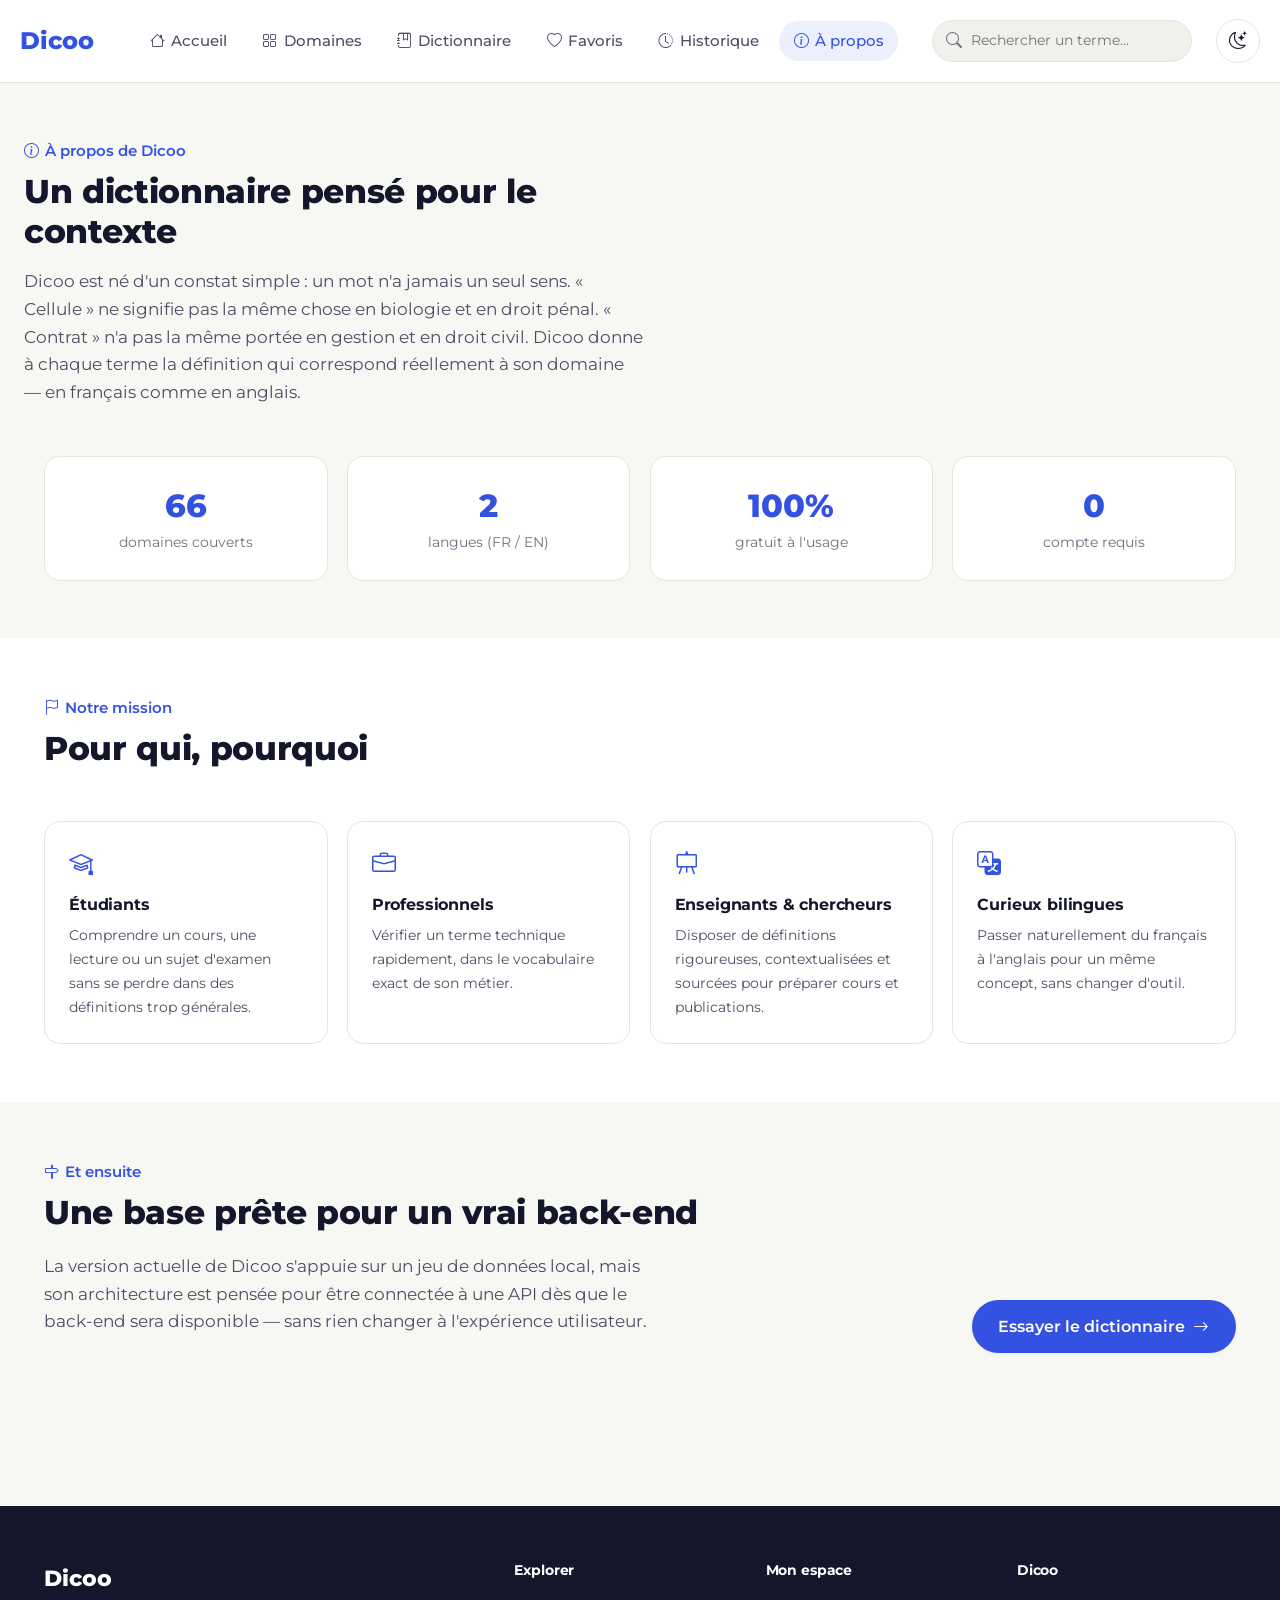
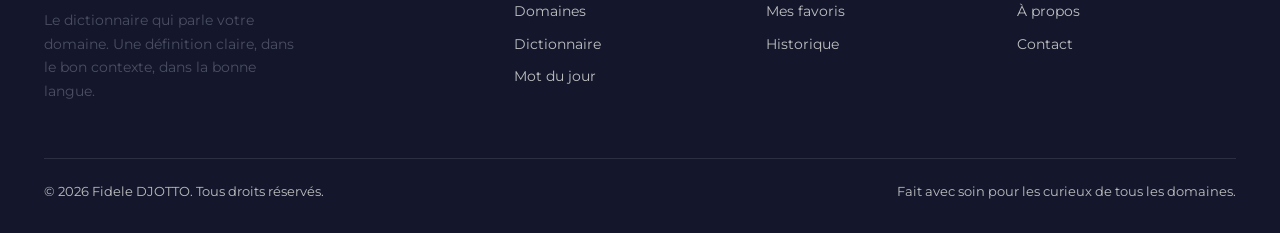
==== commit 38be9092: "logo, footer, corrigés" ====
--- a/a-propos.html
+++ b/a-propos.html
@@ -21,7 +21,7 @@
 <body data-page="a-propos">
 <header class="site-header">
   <div class="container-dicoo site-header__bar">
-    <a href="index.html" class="brand"><span>Dicoo</span><span class="brand__dot">.</span></a>
+    <a href="index.html" class="brand"><span>Dicoo</span><span class="brand__dot"></span></a>
 
     <nav class="main-nav" aria-label="Navigation principale">
       <a href="index.html" class="" data-nav-link><i class="bi bi-house"></i> Accueil</a>
@@ -157,7 +157,7 @@
       </div>
     </div>
     <div class="footer-bottom">
-      <span>&copy; 2026 Dicoo. Tous droits réservés.</span>
+      <span>&copy; 2026 Fidele DJOTTO. Tous droits réservés.</span>
       <span>Fait avec soin pour les curieux de tous les domaines.</span>
     </div>
   </div>
--- a/css/style.css
+++ b/css/style.css
@@ -187,8 +187,9 @@
   display: flex;
   align-items: center;
   justify-content: space-between;
-  padding: 0.9rem 0;
+  padding: 1.05rem 0;
   gap: 1.5rem;
+  min-height: 82px;
 }
 
 .brand {
@@ -197,7 +198,13 @@
   gap: 0.5rem;
   font-weight: 800;
   font-size: 1.5rem;
-  color: var(--ink);
+  color:  #3452e1;;
+  flex-shrink: 0;
+}
+.brand img {
+  display: block;
+  height: 2.4rem;
+  width: auto;
   flex-shrink: 0;
 }
 .brand__dot { color: var(--amber); }
